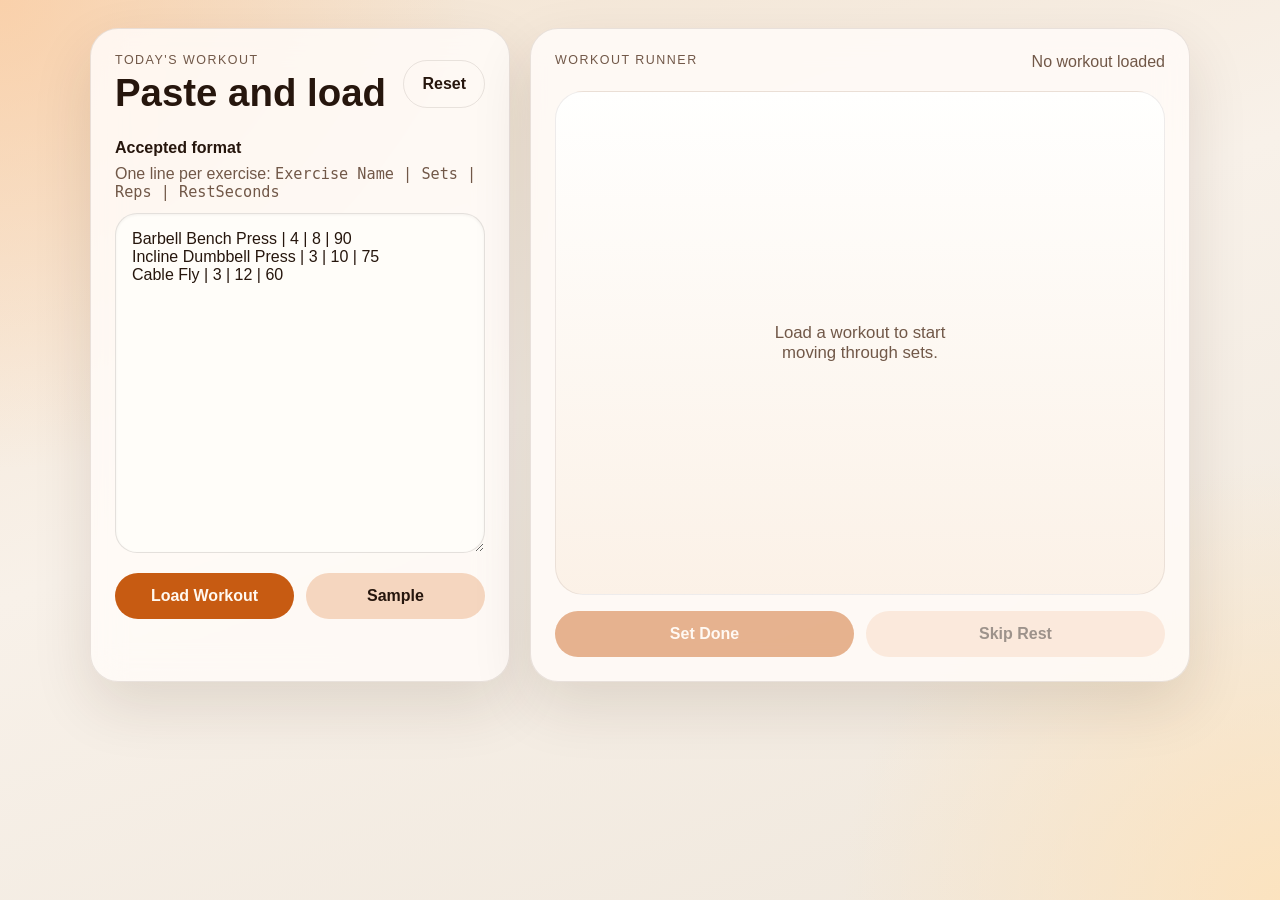
==== index.html @ 70af14f6 "Add workout timer web app" ====
<!DOCTYPE html>
<html lang="en">
  <head>
    <meta charset="UTF-8" />
    <meta name="viewport" content="width=device-width, initial-scale=1.0" />
    <title>Gym Timer</title>
    <link rel="stylesheet" href="./styles.css" />
  </head>
  <body>
    <main class="app-shell">
      <section class="panel panel-entry">
        <div class="panel-header">
          <div>
            <p class="eyebrow">Today's Workout</p>
            <h1>Paste and load</h1>
          </div>
          <button id="clear-workout" class="ghost-button" type="button">Reset</button>
        </div>

        <label class="input-label" for="workout-input">Accepted format</label>
        <p class="format-hint">One line per exercise: <code>Exercise Name | Sets | Reps | RestSeconds</code></p>
        <textarea
          id="workout-input"
          spellcheck="false"
          placeholder="Barbell Bench Press | 4 | 8 | 90&#10;Incline Dumbbell Press | 3 | 10 | 75&#10;Cable Fly | 3 | 12 | 60"
        ></textarea>

        <div class="entry-actions">
          <button id="load-workout" class="primary-button" type="button">Load Workout</button>
          <button id="load-sample" class="secondary-button" type="button">Sample</button>
        </div>

        <p id="message" class="message" role="status" aria-live="polite"></p>
      </section>

      <section class="panel panel-runner">
        <div class="runner-topline">
          <p class="eyebrow">Workout Runner</p>
          <p id="progress-text" class="progress-text">No workout loaded</p>
        </div>

        <div id="workout-card" class="workout-card empty">
          <p class="empty-state">Load a workout to start moving through sets.</p>
        </div>

        <div class="runner-actions">
          <button id="complete-set" class="primary-button" type="button" disabled>Set Done</button>
          <button id="skip-rest" class="secondary-button" type="button" disabled>Skip Rest</button>
        </div>
      </section>
    </main>

    <script src="./app.js"></script>
  </body>
</html>
---- styles.css ----
:root {
  color-scheme: light;
  --bg: #f6efe5;
  --panel: rgba(255, 251, 247, 0.88);
  --panel-border: rgba(77, 52, 36, 0.12);
  --text: #26160d;
  --muted: #715848;
  --accent: #c75b12;
  --accent-strong: #9d4207;
  --accent-soft: #f5d6bf;
  --surface: #fffdf9;
  --ok: #1f7a45;
  --danger: #a83232;
  --shadow: 0 24px 60px rgba(60, 33, 11, 0.12);
}

* {
  box-sizing: border-box;
}

body {
  margin: 0;
  min-height: 100vh;
  font-family: "Avenir Next", "Helvetica Neue", sans-serif;
  color: var(--text);
  background:
    radial-gradient(circle at top left, rgba(252, 201, 155, 0.7), transparent 30%),
    radial-gradient(circle at bottom right, rgba(255, 226, 184, 0.8), transparent 28%),
    linear-gradient(160deg, #f3e3d0 0%, #f8f1e9 44%, #efe7dc 100%);
}

.app-shell {
  width: min(1100px, calc(100% - 32px));
  margin: 0 auto;
  padding: 28px 0 48px;
  display: grid;
  grid-template-columns: minmax(280px, 420px) minmax(280px, 1fr);
  gap: 20px;
}

.panel {
  background: var(--panel);
  border: 1px solid var(--panel-border);
  border-radius: 28px;
  padding: 24px;
  box-shadow: var(--shadow);
  backdrop-filter: blur(16px);
}

.panel-header,
.runner-topline,
.entry-actions,
.runner-actions {
  display: flex;
  align-items: center;
  justify-content: space-between;
  gap: 12px;
}

.eyebrow {
  margin: 0 0 4px;
  font-size: 0.78rem;
  letter-spacing: 0.12em;
  text-transform: uppercase;
  color: var(--muted);
}

h1 {
  margin: 0;
  font-size: clamp(1.8rem, 3vw, 2.5rem);
}

.input-label,
.format-hint,
.message,
.progress-text,
.meta-label,
.meta-value {
  margin: 0;
}

.input-label {
  display: block;
  margin-top: 24px;
  margin-bottom: 8px;
  font-weight: 600;
}

.format-hint {
  color: var(--muted);
  margin-bottom: 12px;
}

code {
  font-family: "SFMono-Regular", Menlo, monospace;
  font-size: 0.95em;
}

textarea {
  width: 100%;
  min-height: 340px;
  border: 1px solid rgba(38, 22, 13, 0.12);
  border-radius: 22px;
  padding: 16px;
  font: inherit;
  color: var(--text);
  resize: vertical;
  background: var(--surface);
  box-shadow: inset 0 1px 3px rgba(38, 22, 13, 0.05);
}

textarea:focus,
button:focus {
  outline: 3px solid rgba(199, 91, 18, 0.18);
  outline-offset: 2px;
}

button {
  border: 0;
  border-radius: 999px;
  padding: 14px 18px;
  font: inherit;
  font-weight: 700;
  cursor: pointer;
  transition: transform 140ms ease, opacity 140ms ease, background-color 140ms ease;
}

button:hover:not(:disabled) {
  transform: translateY(-1px);
}

button:disabled {
  cursor: not-allowed;
  opacity: 0.45;
}

.primary-button {
  background: var(--accent);
  color: #fff8f0;
}

.primary-button:hover:not(:disabled) {
  background: var(--accent-strong);
}

.secondary-button,
.ghost-button {
  background: var(--accent-soft);
  color: var(--text);
}

.ghost-button {
  background: transparent;
  border: 1px solid rgba(38, 22, 13, 0.1);
}

.entry-actions,
.runner-actions {
  margin-top: 16px;
}

.entry-actions button,
.runner-actions button {
  flex: 1;
}

.message {
  min-height: 24px;
  margin-top: 14px;
  color: var(--muted);
}

.message.error {
  color: var(--danger);
}

.message.success {
  color: var(--ok);
}

.panel-runner {
  display: flex;
  flex-direction: column;
}

.progress-text {
  color: var(--muted);
  text-align: right;
}

.workout-card {
  margin-top: 20px;
  flex: 1;
  min-height: 420px;
  border-radius: 28px;
  background:
    linear-gradient(180deg, rgba(255, 255, 255, 0.92), rgba(251, 240, 230, 0.92));
  border: 1px solid rgba(38, 22, 13, 0.08);
  padding: 28px;
  display: grid;
  gap: 18px;
  align-content: start;
}

.workout-card.empty {
  place-items: center;
  align-content: center;
}

.empty-state {
  max-width: 24ch;
  text-align: center;
  color: var(--muted);
  font-size: 1.05rem;
}

.exercise-name {
  margin: 0;
  font-size: clamp(2rem, 4vw, 3.2rem);
  line-height: 0.98;
}

.status-pill {
  justify-self: start;
  padding: 10px 14px;
  border-radius: 999px;
  background: rgba(199, 91, 18, 0.12);
  color: var(--accent-strong);
  font-weight: 700;
}

.status-pill.resting {
  background: rgba(31, 122, 69, 0.12);
  color: var(--ok);
}

.metrics {
  display: grid;
  grid-template-columns: repeat(3, minmax(0, 1fr));
  gap: 12px;
}

.metric {
  padding: 16px;
  border-radius: 22px;
  background: var(--surface);
  border: 1px solid rgba(38, 22, 13, 0.08);
}

.meta-label {
  color: var(--muted);
  margin-bottom: 6px;
}

.meta-value {
  font-size: clamp(1.2rem, 3vw, 1.8rem);
  font-weight: 700;
}

.up-next {
  padding: 16px;
  border-radius: 22px;
  background: rgba(38, 22, 13, 0.04);
  color: var(--muted);
}

@media (max-width: 840px) {
  .app-shell {
    width: min(100% - 20px, 720px);
    padding-top: 18px;
    grid-template-columns: 1fr;
  }

  .panel {
    padding: 20px;
    border-radius: 24px;
  }

  textarea {
    min-height: 220px;
  }

  .metrics {
    grid-template-columns: 1fr;
  }

  .panel-header,
  .runner-topline,
  .entry-actions,
  .runner-actions {
    flex-direction: column;
    align-items: stretch;
  }

  .progress-text {
    text-align: left;
  }
}
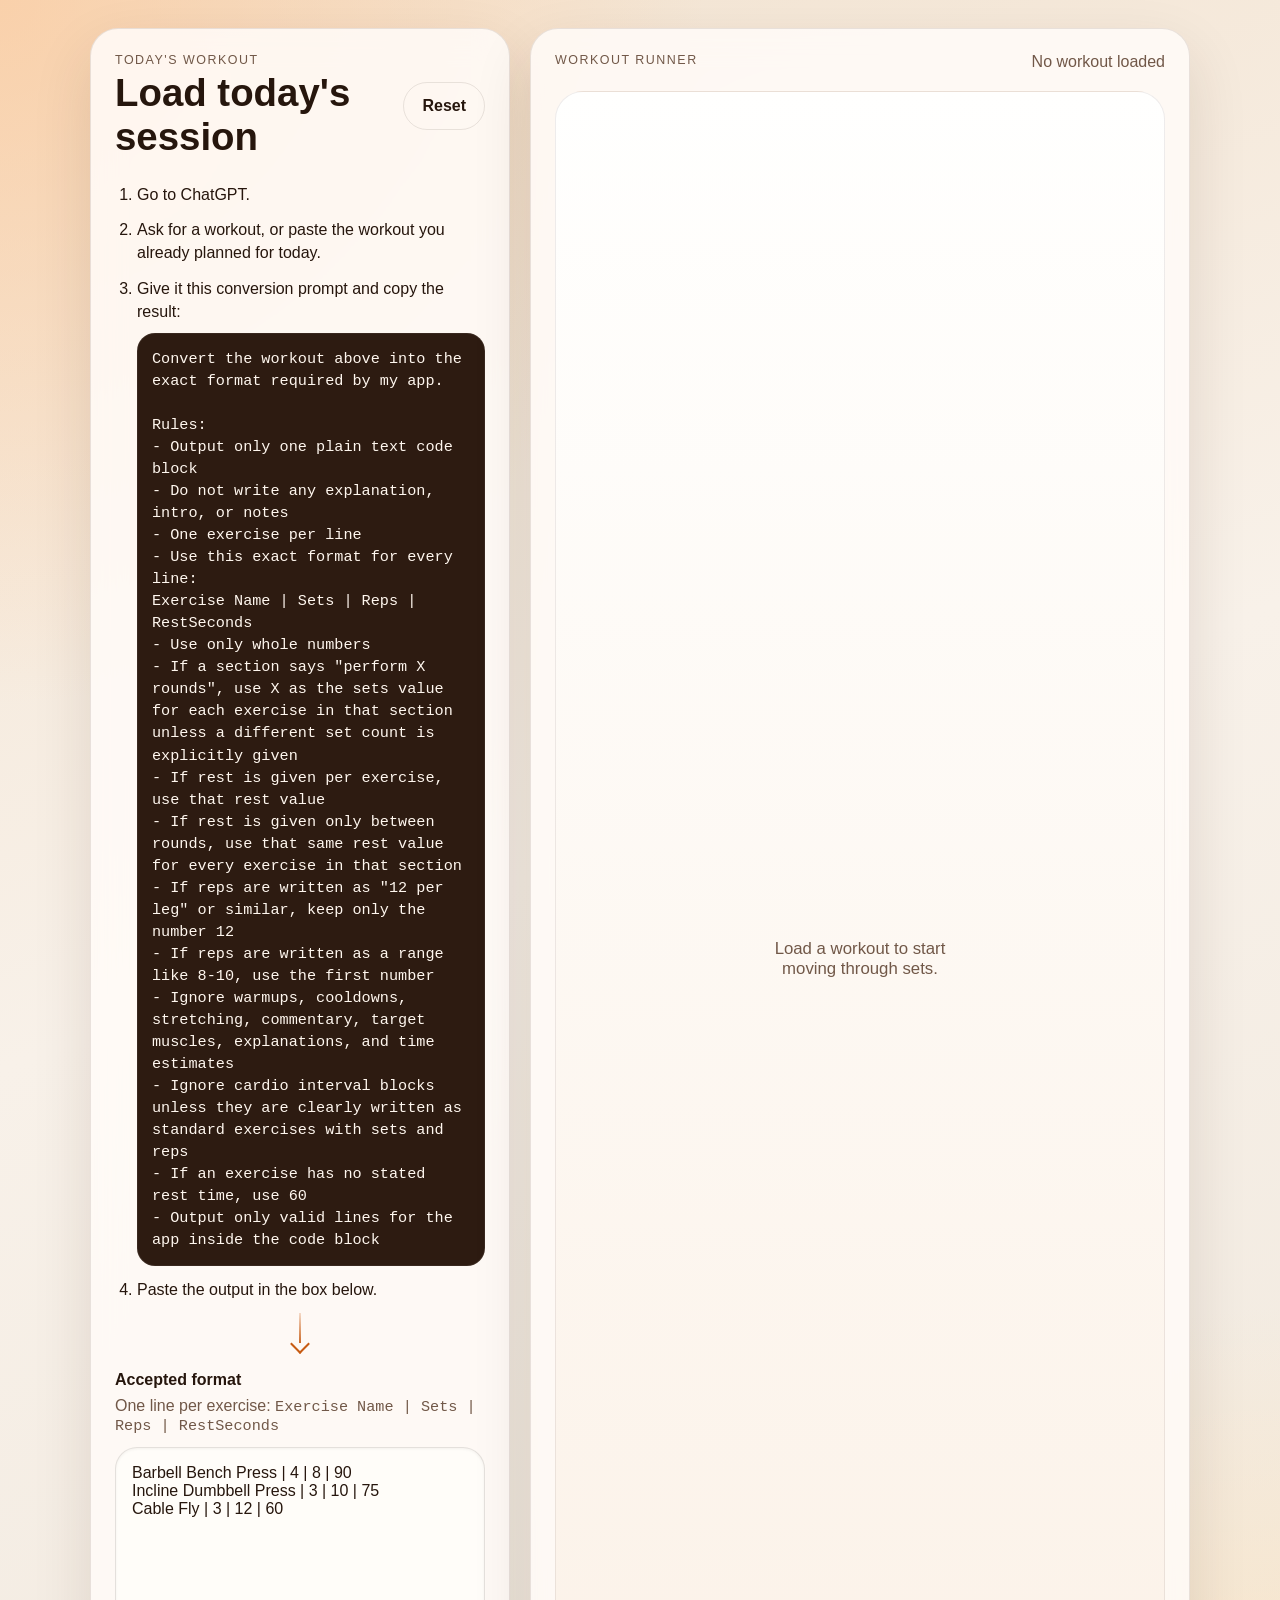
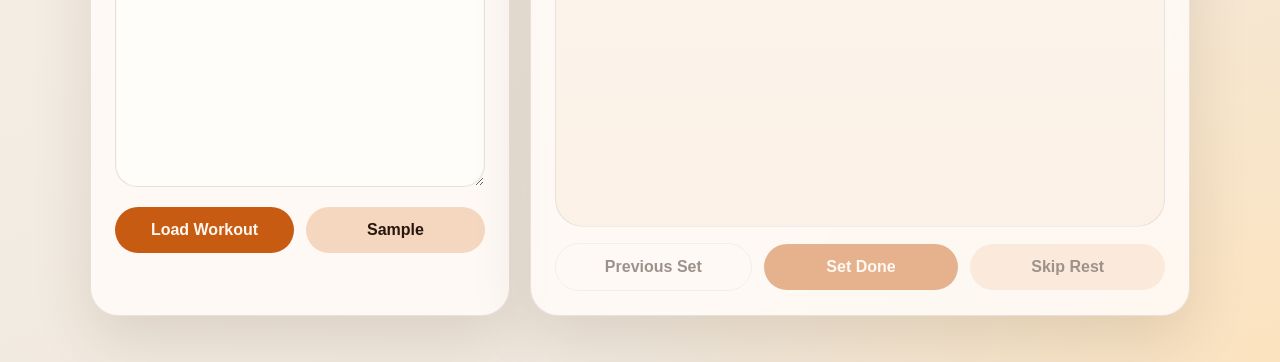
==== commit afeb8798: "Improve workout loading flow" ====
--- a/index.html
+++ b/index.html
@@ -12,9 +12,40 @@
         <div class="panel-header">
           <div>
             <p class="eyebrow">Today's Workout</p>
-            <h1>Paste and load</h1>
+            <h1>Load today's session</h1>
           </div>
           <button id="clear-workout" class="ghost-button" type="button">Reset</button>
+        </div>
+
+        <ol class="intro-steps">
+          <li>Go to ChatGPT.</li>
+          <li>Ask for a workout, or paste the workout you already planned for today.</li>
+          <li>
+            Give it this conversion prompt and copy the result:
+            <pre class="prompt-box"><code>Convert the workout above into the exact format required by my app.
+
+Rules:
+- Output only one plain text code block
+- Do not write any explanation, intro, or notes
+- One exercise per line
+- Use this exact format for every line:
+Exercise Name | Sets | Reps | RestSeconds
+- Use only whole numbers
+- If a section says "perform X rounds", use X as the sets value for each exercise in that section unless a different set count is explicitly given
+- If rest is given per exercise, use that rest value
+- If rest is given only between rounds, use that same rest value for every exercise in that section
+- If reps are written as "12 per leg" or similar, keep only the number 12
+- If reps are written as a range like 8-10, use the first number
+- Ignore warmups, cooldowns, stretching, commentary, target muscles, explanations, and time estimates
+- Ignore cardio interval blocks unless they are clearly written as standard exercises with sets and reps
+- If an exercise has no stated rest time, use 60
+- Output only valid lines for the app inside the code block</code></pre>
+          </li>
+          <li>Paste the output in the box below.</li>
+        </ol>
+
+        <div class="arrow-wrap" aria-hidden="true">
+          <div class="down-arrow"></div>
         </div>
 
         <label class="input-label" for="workout-input">Accepted format</label>
@@ -33,7 +64,7 @@
         <p id="message" class="message" role="status" aria-live="polite"></p>
       </section>
 
-      <section class="panel panel-runner">
+      <section id="runner-panel" class="panel panel-runner">
         <div class="runner-topline">
           <p class="eyebrow">Workout Runner</p>
           <p id="progress-text" class="progress-text">No workout loaded</p>
@@ -44,6 +75,7 @@
         </div>
 
         <div class="runner-actions">
+          <button id="previous-set" class="ghost-button" type="button" disabled>Previous Set</button>
           <button id="complete-set" class="primary-button" type="button" disabled>Set Done</button>
           <button id="skip-rest" class="secondary-button" type="button" disabled>Skip Rest</button>
         </div>
--- a/styles.css
+++ b/styles.css
@@ -75,8 +75,57 @@
 .message,
 .progress-text,
 .meta-label,
-.meta-value {
+.meta-value,
+.intro-steps {
   margin: 0;
+}
+
+.intro-steps {
+  margin-top: 24px;
+  padding-left: 22px;
+  display: grid;
+  gap: 12px;
+}
+
+.intro-steps li {
+  color: var(--text);
+  line-height: 1.45;
+}
+
+.prompt-box {
+  margin: 10px 0 0;
+  padding: 14px;
+  border-radius: 18px;
+  background: #2d1b11;
+  color: #fff7ef;
+  overflow-x: auto;
+  white-space: pre-wrap;
+  border: 1px solid rgba(255, 255, 255, 0.06);
+}
+
+.arrow-wrap {
+  display: grid;
+  place-items: center;
+  padding: 12px 0 4px;
+}
+
+.down-arrow {
+  width: 2px;
+  height: 30px;
+  background: linear-gradient(180deg, rgba(199, 91, 18, 0.2), rgba(199, 91, 18, 0.9));
+  position: relative;
+}
+
+.down-arrow::after {
+  content: "";
+  position: absolute;
+  left: 50%;
+  bottom: -8px;
+  width: 12px;
+  height: 12px;
+  border-right: 2px solid var(--accent);
+  border-bottom: 2px solid var(--accent);
+  transform: translateX(-50%) rotate(45deg);
 }
 
 .input-label {
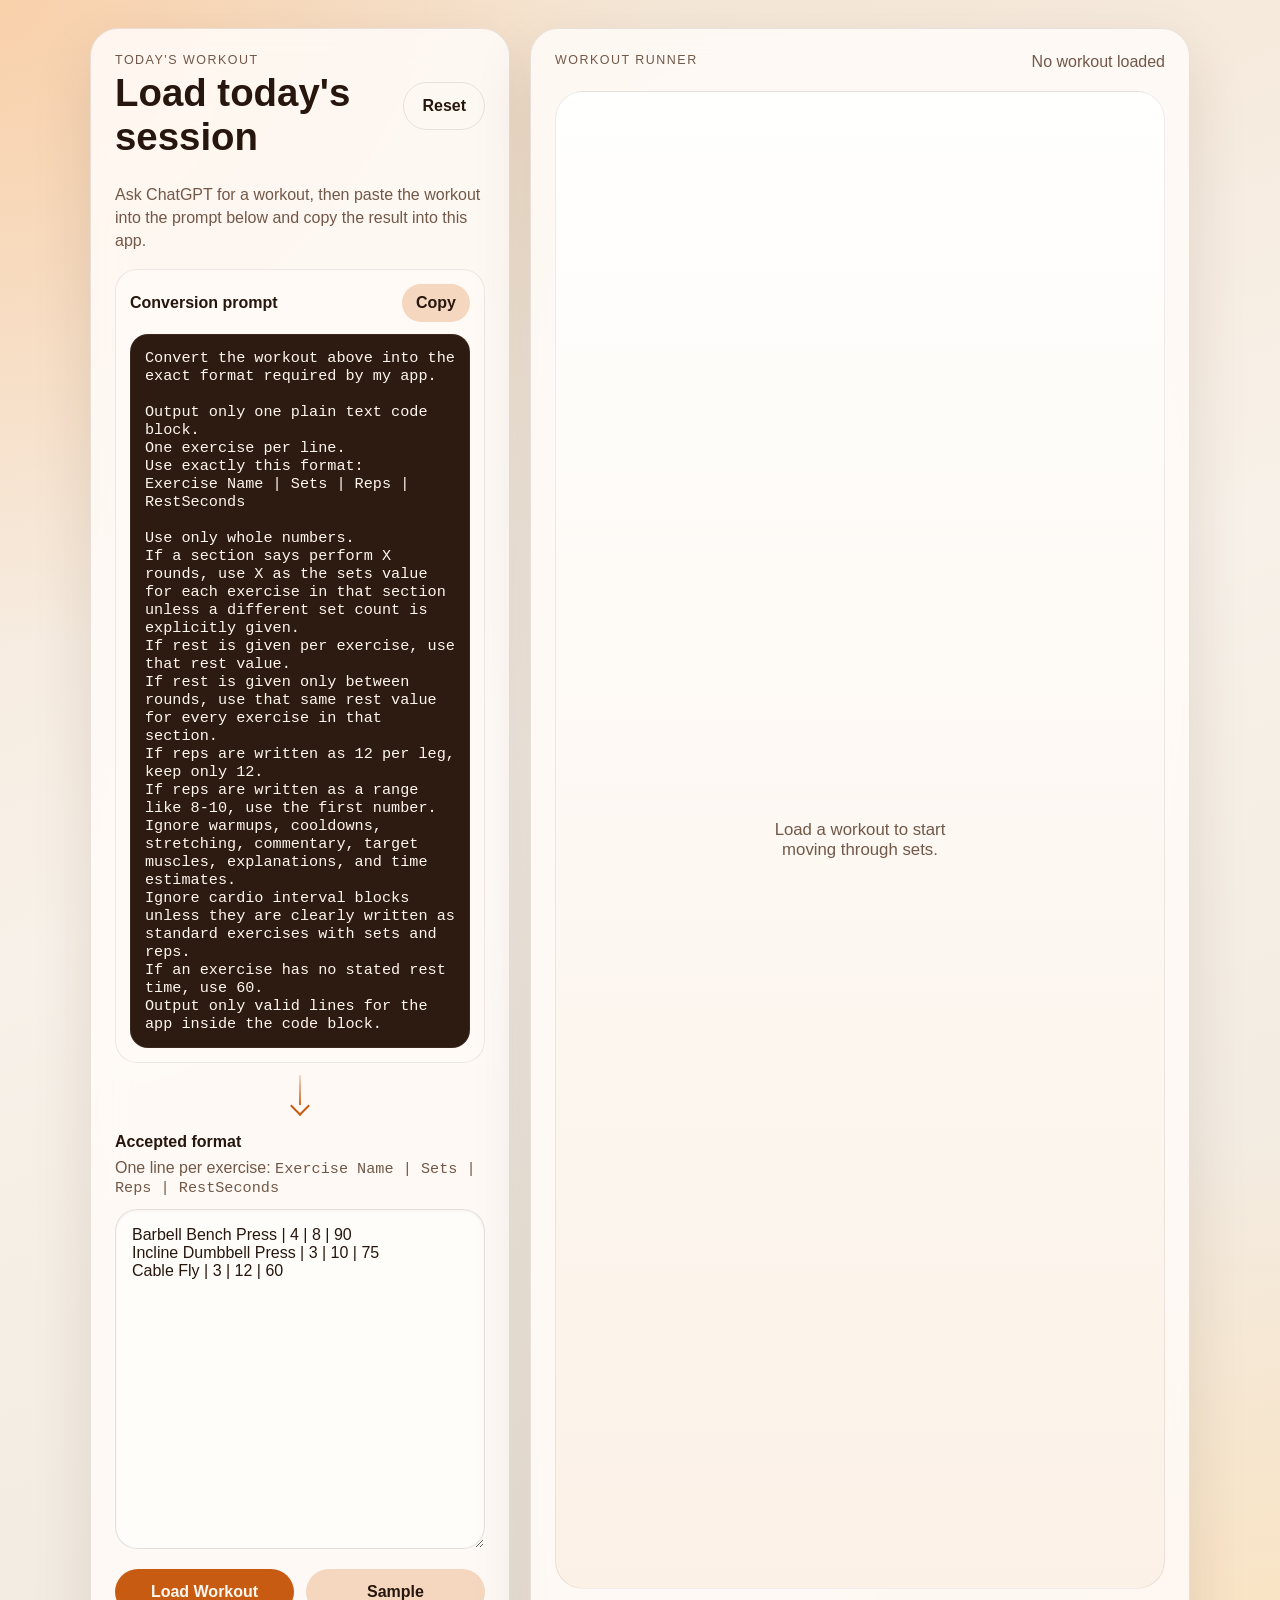
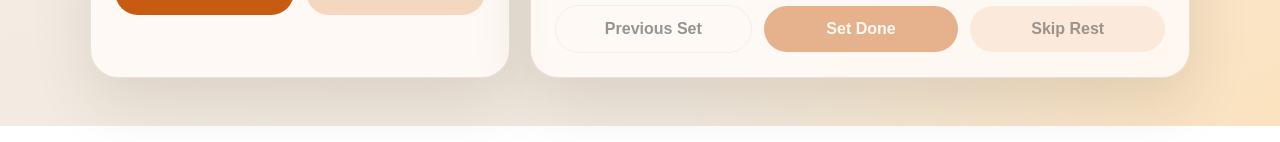
==== commit 1c9b37c0: "Simplify prompt instructions" ====
--- a/index.html
+++ b/index.html
@@ -17,32 +17,31 @@
           <button id="clear-workout" class="ghost-button" type="button">Reset</button>
         </div>
 
-        <ol class="intro-steps">
-          <li>Go to ChatGPT.</li>
-          <li>Ask for a workout, or paste the workout you already planned for today.</li>
-          <li>
-            Give it this conversion prompt and copy the result:
-            <pre class="prompt-box"><code>Convert the workout above into the exact format required by my app.
+        <p class="quick-help">Ask ChatGPT for a workout, then paste the workout into the prompt below and copy the result into this app.</p>
 
-Rules:
-- Output only one plain text code block
-- Do not write any explanation, intro, or notes
-- One exercise per line
-- Use this exact format for every line:
+        <div class="prompt-card">
+          <div class="prompt-card-head">
+            <p class="prompt-title">Conversion prompt</p>
+            <button id="copy-prompt" class="secondary-button compact-button" type="button">Copy</button>
+          </div>
+          <pre id="prompt-box" class="prompt-box"><code>Convert the workout above into the exact format required by my app.
+
+Output only one plain text code block.
+One exercise per line.
+Use exactly this format:
 Exercise Name | Sets | Reps | RestSeconds
-- Use only whole numbers
-- If a section says "perform X rounds", use X as the sets value for each exercise in that section unless a different set count is explicitly given
-- If rest is given per exercise, use that rest value
-- If rest is given only between rounds, use that same rest value for every exercise in that section
-- If reps are written as "12 per leg" or similar, keep only the number 12
-- If reps are written as a range like 8-10, use the first number
-- Ignore warmups, cooldowns, stretching, commentary, target muscles, explanations, and time estimates
-- Ignore cardio interval blocks unless they are clearly written as standard exercises with sets and reps
-- If an exercise has no stated rest time, use 60
-- Output only valid lines for the app inside the code block</code></pre>
-          </li>
-          <li>Paste the output in the box below.</li>
-        </ol>
+
+Use only whole numbers.
+If a section says perform X rounds, use X as the sets value for each exercise in that section unless a different set count is explicitly given.
+If rest is given per exercise, use that rest value.
+If rest is given only between rounds, use that same rest value for every exercise in that section.
+If reps are written as 12 per leg, keep only 12.
+If reps are written as a range like 8-10, use the first number.
+Ignore warmups, cooldowns, stretching, commentary, target muscles, explanations, and time estimates.
+Ignore cardio interval blocks unless they are clearly written as standard exercises with sets and reps.
+If an exercise has no stated rest time, use 60.
+Output only valid lines for the app inside the code block.</code></pre>
+        </div>
 
         <div class="arrow-wrap" aria-hidden="true">
           <div class="down-arrow"></div>
--- a/styles.css
+++ b/styles.css
@@ -76,30 +76,52 @@
 .progress-text,
 .meta-label,
 .meta-value,
-.intro-steps {
-  margin: 0;
-}
-
-.intro-steps {
+.quick-help,
+.prompt-title {
+  margin: 0;
+}
+
+.quick-help {
   margin-top: 24px;
-  padding-left: 22px;
-  display: grid;
+  color: var(--muted);
+  line-height: 1.45;
+  overflow-wrap: anywhere;
+}
+
+.prompt-card {
+  margin-top: 16px;
+  padding: 14px;
+  border-radius: 22px;
+  background: rgba(255, 250, 245, 0.9);
+  border: 1px solid rgba(38, 22, 13, 0.08);
+}
+
+.prompt-card-head {
+  display: flex;
+  align-items: center;
+  justify-content: space-between;
   gap: 12px;
-}
-
-.intro-steps li {
-  color: var(--text);
-  line-height: 1.45;
+  margin-bottom: 12px;
+}
+
+.prompt-title {
+  font-weight: 700;
+}
+
+.compact-button {
+  padding: 10px 14px;
+  flex: 0 0 auto;
 }
 
 .prompt-box {
-  margin: 10px 0 0;
+  margin: 0;
   padding: 14px;
   border-radius: 18px;
   background: #2d1b11;
   color: #fff7ef;
-  overflow-x: auto;
   white-space: pre-wrap;
+  overflow-wrap: anywhere;
+  word-break: break-word;
   border: 1px solid rgba(255, 255, 255, 0.06);
 }
 
@@ -336,7 +358,8 @@
   .panel-header,
   .runner-topline,
   .entry-actions,
-  .runner-actions {
+  .runner-actions,
+  .prompt-card-head {
     flex-direction: column;
     align-items: stretch;
   }
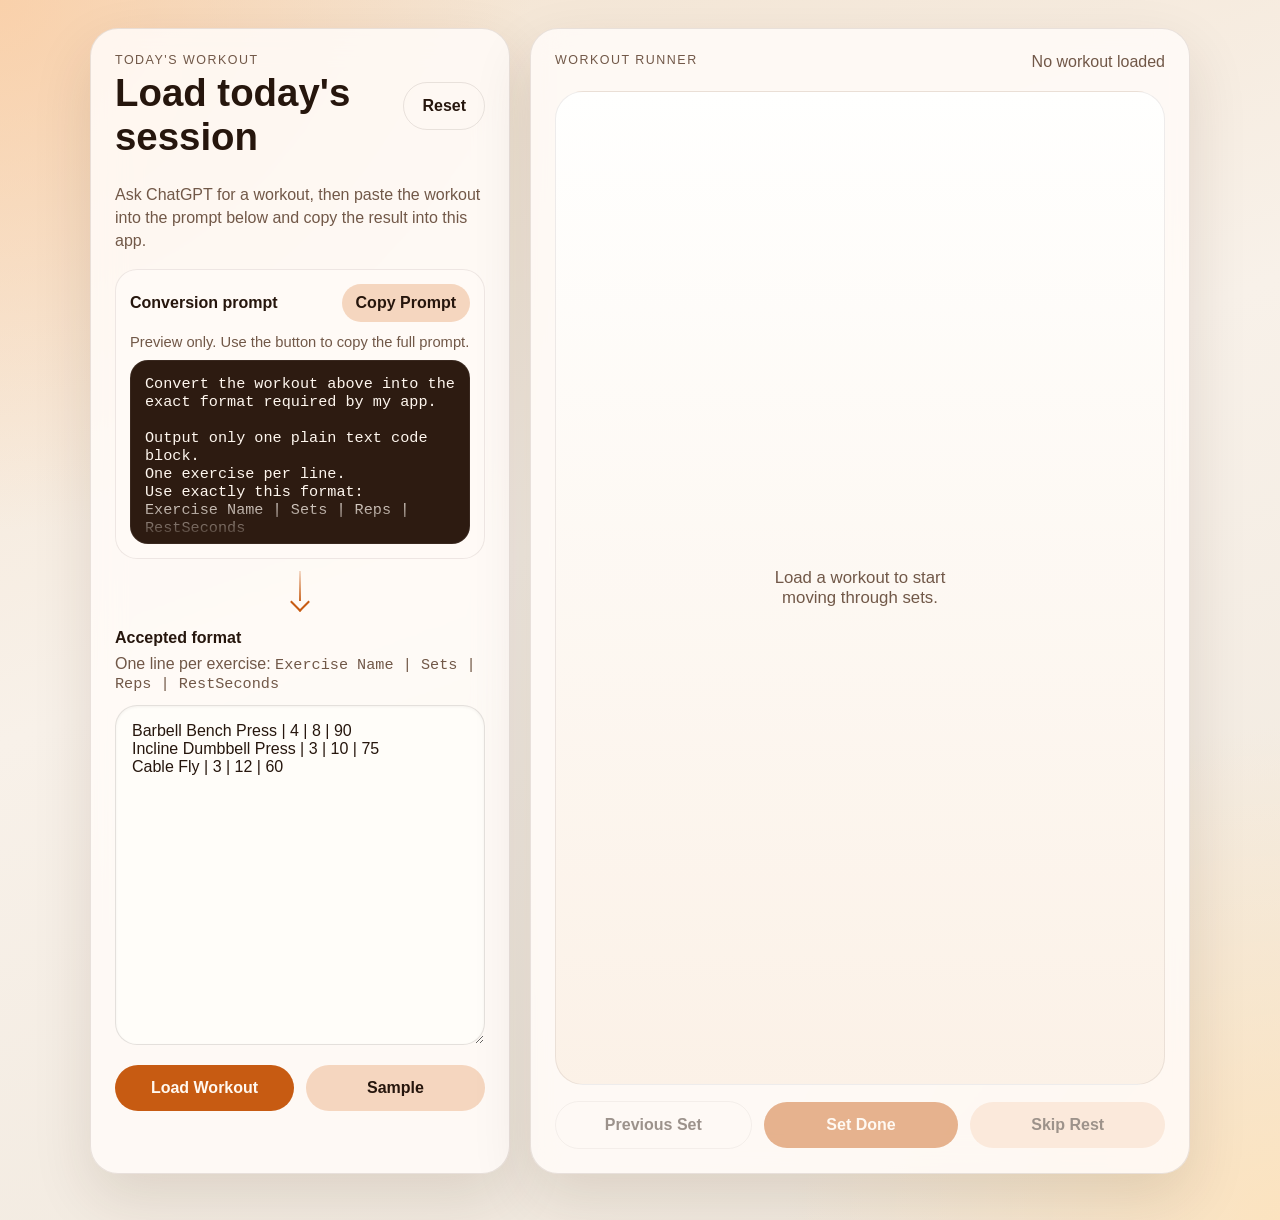
==== commit bc4187a0: "Tighten prompt preview UI" ====
--- a/index.html
+++ b/index.html
@@ -22,8 +22,9 @@
         <div class="prompt-card">
           <div class="prompt-card-head">
             <p class="prompt-title">Conversion prompt</p>
-            <button id="copy-prompt" class="secondary-button compact-button" type="button">Copy</button>
+            <button id="copy-prompt" class="secondary-button compact-button" type="button">Copy Prompt</button>
           </div>
+          <p class="prompt-hint">Preview only. Use the button to copy the full prompt.</p>
           <pre id="prompt-box" class="prompt-box"><code>Convert the workout above into the exact format required by my app.
 
 Output only one plain text code block.
--- a/styles.css
+++ b/styles.css
@@ -77,7 +77,8 @@
 .meta-label,
 .meta-value,
 .quick-help,
-.prompt-title {
+.prompt-title,
+.prompt-hint {
   margin: 0;
 }
 
@@ -108,12 +109,19 @@
   font-weight: 700;
 }
 
+.prompt-hint {
+  margin-bottom: 10px;
+  color: var(--muted);
+  font-size: 0.92rem;
+}
+
 .compact-button {
   padding: 10px 14px;
   flex: 0 0 auto;
 }
 
 .prompt-box {
+  position: relative;
   margin: 0;
   padding: 14px;
   border-radius: 18px;
@@ -122,7 +130,19 @@
   white-space: pre-wrap;
   overflow-wrap: anywhere;
   word-break: break-word;
+  max-height: 184px;
+  overflow: hidden;
   border: 1px solid rgba(255, 255, 255, 0.06);
+}
+
+.prompt-box::after {
+  content: "";
+  position: absolute;
+  inset: auto 0 0;
+  height: 48px;
+  border-radius: 0 0 18px 18px;
+  background: linear-gradient(180deg, rgba(45, 27, 17, 0), rgba(45, 27, 17, 1));
+  pointer-events: none;
 }
 
 .arrow-wrap {
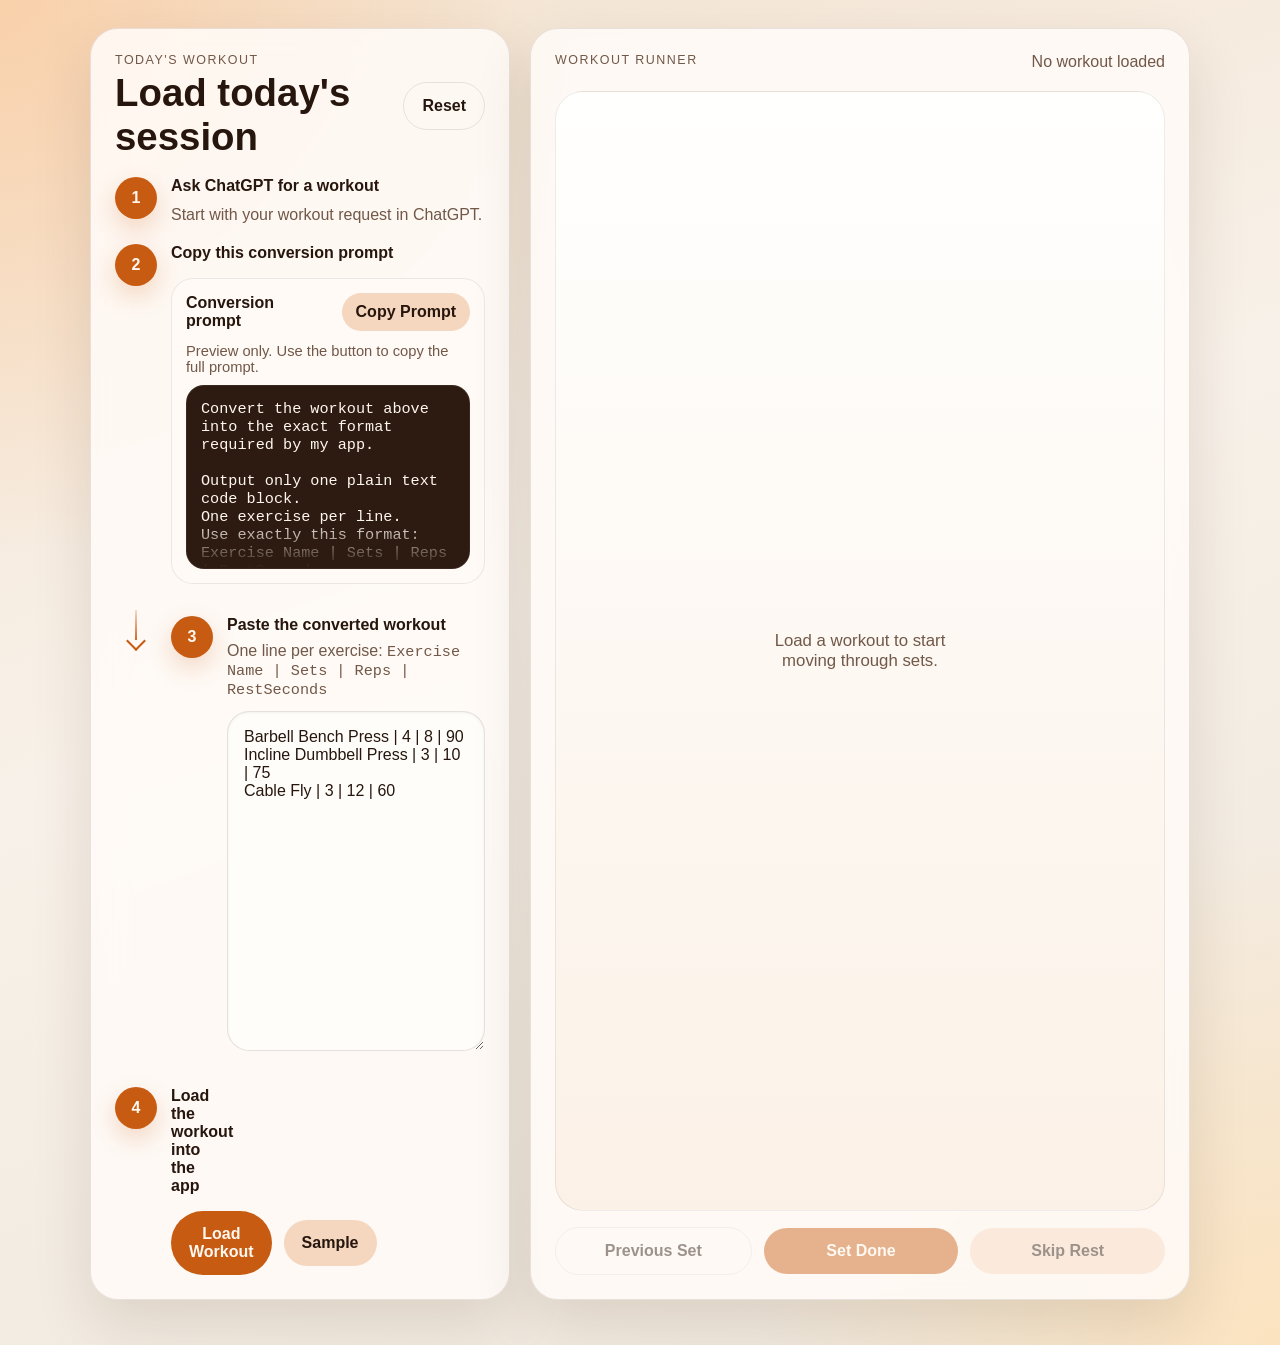
==== commit de2e17e8: "Restore numbered setup steps" ====
--- a/index.html
+++ b/index.html
@@ -17,15 +17,25 @@
           <button id="clear-workout" class="ghost-button" type="button">Reset</button>
         </div>
 
-        <p class="quick-help">Ask ChatGPT for a workout, then paste the workout into the prompt below and copy the result into this app.</p>
+        <div class="step-block">
+          <div class="step-badge">1</div>
+          <div class="step-content">
+            <p class="step-title">Ask ChatGPT for a workout</p>
+            <p class="quick-help">Start with your workout request in ChatGPT.</p>
+          </div>
+        </div>
 
-        <div class="prompt-card">
-          <div class="prompt-card-head">
-            <p class="prompt-title">Conversion prompt</p>
-            <button id="copy-prompt" class="secondary-button compact-button" type="button">Copy Prompt</button>
-          </div>
-          <p class="prompt-hint">Preview only. Use the button to copy the full prompt.</p>
-          <pre id="prompt-box" class="prompt-box"><code>Convert the workout above into the exact format required by my app.
+        <div class="step-block">
+          <div class="step-badge">2</div>
+          <div class="step-content">
+            <p class="step-title">Copy this conversion prompt</p>
+            <div class="prompt-card">
+              <div class="prompt-card-head">
+                <p class="prompt-title">Conversion prompt</p>
+                <button id="copy-prompt" class="secondary-button compact-button" type="button">Copy Prompt</button>
+              </div>
+              <p class="prompt-hint">Preview only. Use the button to copy the full prompt.</p>
+              <pre id="prompt-box" class="prompt-box"><code>Convert the workout above into the exact format required by my app.
 
 Output only one plain text code block.
 One exercise per line.
@@ -42,23 +52,35 @@
 Ignore cardio interval blocks unless they are clearly written as standard exercises with sets and reps.
 If an exercise has no stated rest time, use 60.
 Output only valid lines for the app inside the code block.</code></pre>
+          </div>
         </div>
 
         <div class="arrow-wrap" aria-hidden="true">
           <div class="down-arrow"></div>
         </div>
 
-        <label class="input-label" for="workout-input">Accepted format</label>
-        <p class="format-hint">One line per exercise: <code>Exercise Name | Sets | Reps | RestSeconds</code></p>
-        <textarea
-          id="workout-input"
-          spellcheck="false"
-          placeholder="Barbell Bench Press | 4 | 8 | 90&#10;Incline Dumbbell Press | 3 | 10 | 75&#10;Cable Fly | 3 | 12 | 60"
-        ></textarea>
+        <div class="step-block">
+          <div class="step-badge">3</div>
+          <div class="step-content">
+            <label class="input-label" for="workout-input">Paste the converted workout</label>
+            <p class="format-hint">One line per exercise: <code>Exercise Name | Sets | Reps | RestSeconds</code></p>
+            <textarea
+              id="workout-input"
+              spellcheck="false"
+              placeholder="Barbell Bench Press | 4 | 8 | 90&#10;Incline Dumbbell Press | 3 | 10 | 75&#10;Cable Fly | 3 | 12 | 60"
+            ></textarea>
+          </div>
+        </div>
 
-        <div class="entry-actions">
-          <button id="load-workout" class="primary-button" type="button">Load Workout</button>
-          <button id="load-sample" class="secondary-button" type="button">Sample</button>
+        <div class="step-block">
+          <div class="step-badge">4</div>
+          <div class="step-content">
+            <p class="step-title">Load the workout into the app</p>
+            <div class="entry-actions">
+              <button id="load-workout" class="primary-button" type="button">Load Workout</button>
+              <button id="load-sample" class="secondary-button" type="button">Sample</button>
+            </div>
+          </div>
         </div>
 
         <p id="message" class="message" role="status" aria-live="polite"></p>
--- a/styles.css
+++ b/styles.css
@@ -78,12 +78,41 @@
 .meta-value,
 .quick-help,
 .prompt-title,
-.prompt-hint {
+.prompt-hint,
+.step-title {
   margin: 0;
 }
 
+.step-block {
+  margin-top: 18px;
+  display: grid;
+  grid-template-columns: 42px minmax(0, 1fr);
+  gap: 14px;
+  align-items: start;
+}
+
+.step-badge {
+  width: 42px;
+  height: 42px;
+  display: grid;
+  place-items: center;
+  border-radius: 50%;
+  background: var(--accent);
+  color: #fff8f0;
+  font-weight: 800;
+  box-shadow: 0 10px 24px rgba(199, 91, 18, 0.22);
+}
+
+.step-content {
+  min-width: 0;
+}
+
+.step-title {
+  font-weight: 700;
+  margin-bottom: 8px;
+}
+
 .quick-help {
-  margin-top: 24px;
   color: var(--muted);
   line-height: 1.45;
   overflow-wrap: anywhere;
@@ -172,7 +201,6 @@
 
 .input-label {
   display: block;
-  margin-top: 24px;
   margin-bottom: 8px;
   font-weight: 600;
 }
@@ -387,4 +415,9 @@
   .progress-text {
     text-align: left;
   }
-}
+
+  .step-block {
+    grid-template-columns: 1fr;
+    gap: 10px;
+  }
+}
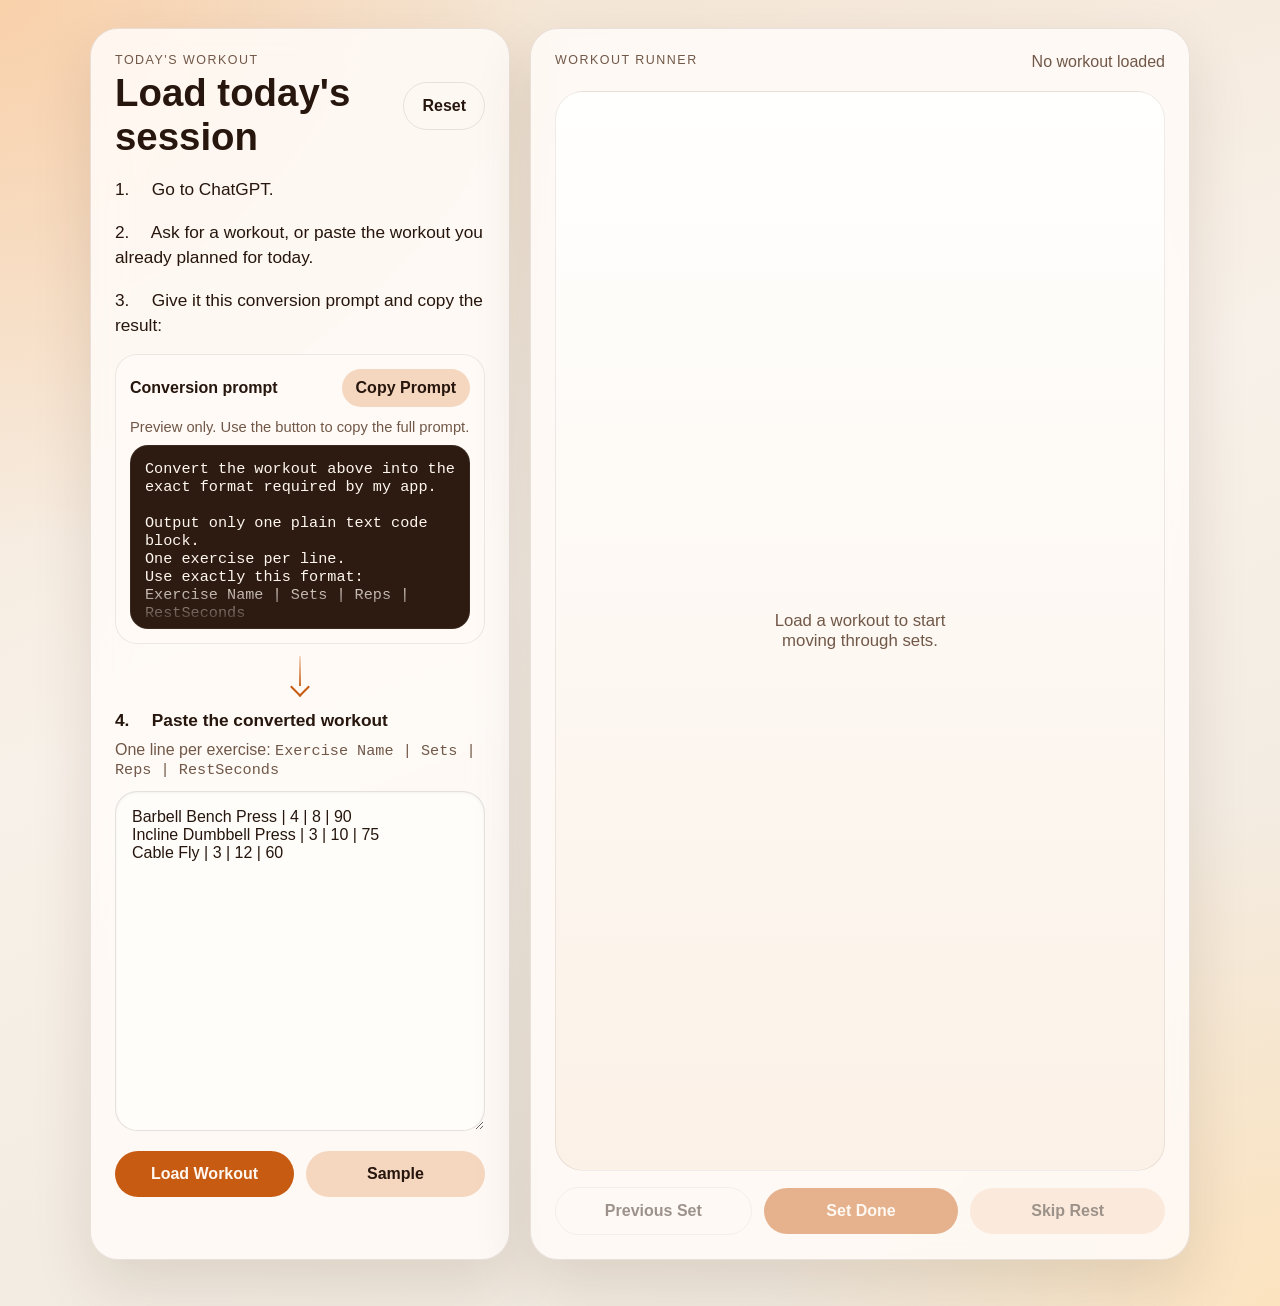
==== commit 5eb1603b: "Simplify numbered setup steps" ====
--- a/index.html
+++ b/index.html
@@ -18,17 +18,20 @@
         </div>
 
         <div class="step-block">
-          <div class="step-badge">1</div>
           <div class="step-content">
-            <p class="step-title">Ask ChatGPT for a workout</p>
-            <p class="quick-help">Start with your workout request in ChatGPT.</p>
+            <p class="step-line"><span class="step-number">1.</span> Go to ChatGPT.</p>
           </div>
         </div>
 
         <div class="step-block">
-          <div class="step-badge">2</div>
           <div class="step-content">
-            <p class="step-title">Copy this conversion prompt</p>
+            <p class="step-line"><span class="step-number">2.</span> Ask for a workout, or paste the workout you already planned for today.</p>
+          </div>
+        </div>
+
+        <div class="step-block">
+          <div class="step-content">
+            <p class="step-line"><span class="step-number">3.</span> Give it this conversion prompt and copy the result:</p>
             <div class="prompt-card">
               <div class="prompt-card-head">
                 <p class="prompt-title">Conversion prompt</p>
@@ -60,9 +63,8 @@
         </div>
 
         <div class="step-block">
-          <div class="step-badge">3</div>
           <div class="step-content">
-            <label class="input-label" for="workout-input">Paste the converted workout</label>
+            <label class="input-label" for="workout-input"><span class="step-number">4.</span> Paste the converted workout</label>
             <p class="format-hint">One line per exercise: <code>Exercise Name | Sets | Reps | RestSeconds</code></p>
             <textarea
               id="workout-input"
@@ -72,15 +74,9 @@
           </div>
         </div>
 
-        <div class="step-block">
-          <div class="step-badge">4</div>
-          <div class="step-content">
-            <p class="step-title">Load the workout into the app</p>
-            <div class="entry-actions">
-              <button id="load-workout" class="primary-button" type="button">Load Workout</button>
-              <button id="load-sample" class="secondary-button" type="button">Sample</button>
-            </div>
-          </div>
+        <div class="entry-actions">
+          <button id="load-workout" class="primary-button" type="button">Load Workout</button>
+          <button id="load-sample" class="secondary-button" type="button">Sample</button>
         </div>
 
         <p id="message" class="message" role="status" aria-live="polite"></p>
--- a/styles.css
+++ b/styles.css
@@ -79,37 +79,33 @@
 .quick-help,
 .prompt-title,
 .prompt-hint,
-.step-title {
+.step-title,
+.step-line,
+.step-number {
   margin: 0;
 }
 
 .step-block {
   margin-top: 18px;
-  display: grid;
-  grid-template-columns: 42px minmax(0, 1fr);
-  gap: 14px;
-  align-items: start;
-}
-
-.step-badge {
-  width: 42px;
-  height: 42px;
-  display: grid;
-  place-items: center;
-  border-radius: 50%;
-  background: var(--accent);
-  color: #fff8f0;
-  font-weight: 800;
-  box-shadow: 0 10px 24px rgba(199, 91, 18, 0.22);
 }
 
 .step-content {
   min-width: 0;
 }
 
-.step-title {
-  font-weight: 700;
-  margin-bottom: 8px;
+.step-line,
+.input-label {
+  font-size: clamp(1rem, 2.1vw, 1.08rem);
+  line-height: 1.45;
+}
+
+.step-line {
+  color: var(--text);
+}
+
+.step-number {
+  display: inline-block;
+  min-width: 2rem;
 }
 
 .quick-help {
@@ -201,6 +197,7 @@
 
 .input-label {
   display: block;
+  margin-top: 0;
   margin-bottom: 8px;
   font-weight: 600;
 }
@@ -416,8 +413,4 @@
     text-align: left;
   }
 
-  .step-block {
-    grid-template-columns: 1fr;
-    gap: 10px;
-  }
-}
+}
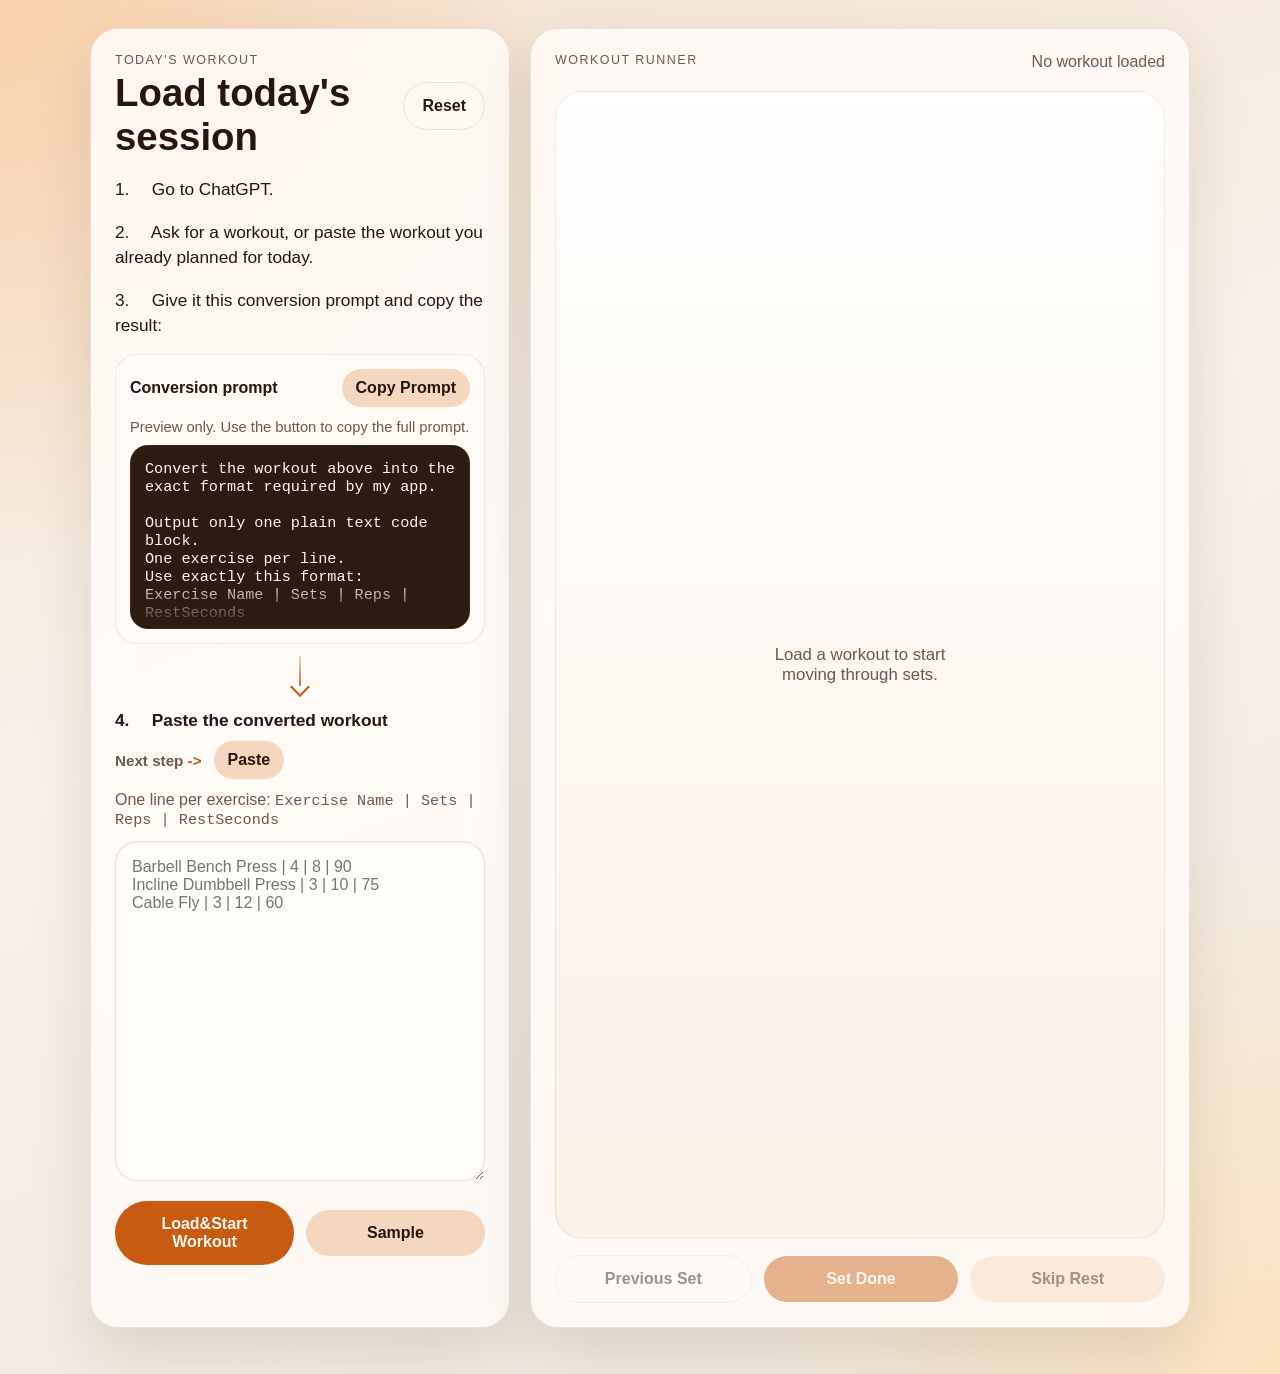
==== commit a6dc15ac: "Add paste shortcut for workout input" ====
--- a/index.html
+++ b/index.html
@@ -65,6 +65,10 @@
         <div class="step-block">
           <div class="step-content">
             <label class="input-label" for="workout-input"><span class="step-number">4.</span> Paste the converted workout</label>
+            <div class="paste-row">
+              <p class="paste-cue" aria-hidden="true">Next step <span class="paste-arrow">-></span></p>
+              <button id="paste-workout" class="secondary-button compact-button" type="button">Paste</button>
+            </div>
             <p class="format-hint">One line per exercise: <code>Exercise Name | Sets | Reps | RestSeconds</code></p>
             <textarea
               id="workout-input"
@@ -75,7 +79,7 @@
         </div>
 
         <div class="entry-actions">
-          <button id="load-workout" class="primary-button" type="button">Load Workout</button>
+          <button id="load-workout" class="primary-button" type="button">Load&amp;Start Workout</button>
           <button id="load-sample" class="secondary-button" type="button">Sample</button>
         </div>
 
--- a/styles.css
+++ b/styles.css
@@ -81,7 +81,8 @@
 .prompt-hint,
 .step-title,
 .step-line,
-.step-number {
+.step-number,
+.paste-cue {
   margin: 0;
 }
 
@@ -202,6 +203,25 @@
   font-weight: 600;
 }
 
+.paste-row {
+  display: flex;
+  align-items: center;
+  justify-content: flex-start;
+  gap: 12px;
+  margin-bottom: 12px;
+  flex-wrap: wrap;
+}
+
+.paste-cue {
+  color: var(--muted);
+  font-size: 0.95rem;
+  font-weight: 600;
+}
+
+.paste-arrow {
+  color: var(--accent);
+}
+
 .format-hint {
   color: var(--muted);
   margin-bottom: 12px;
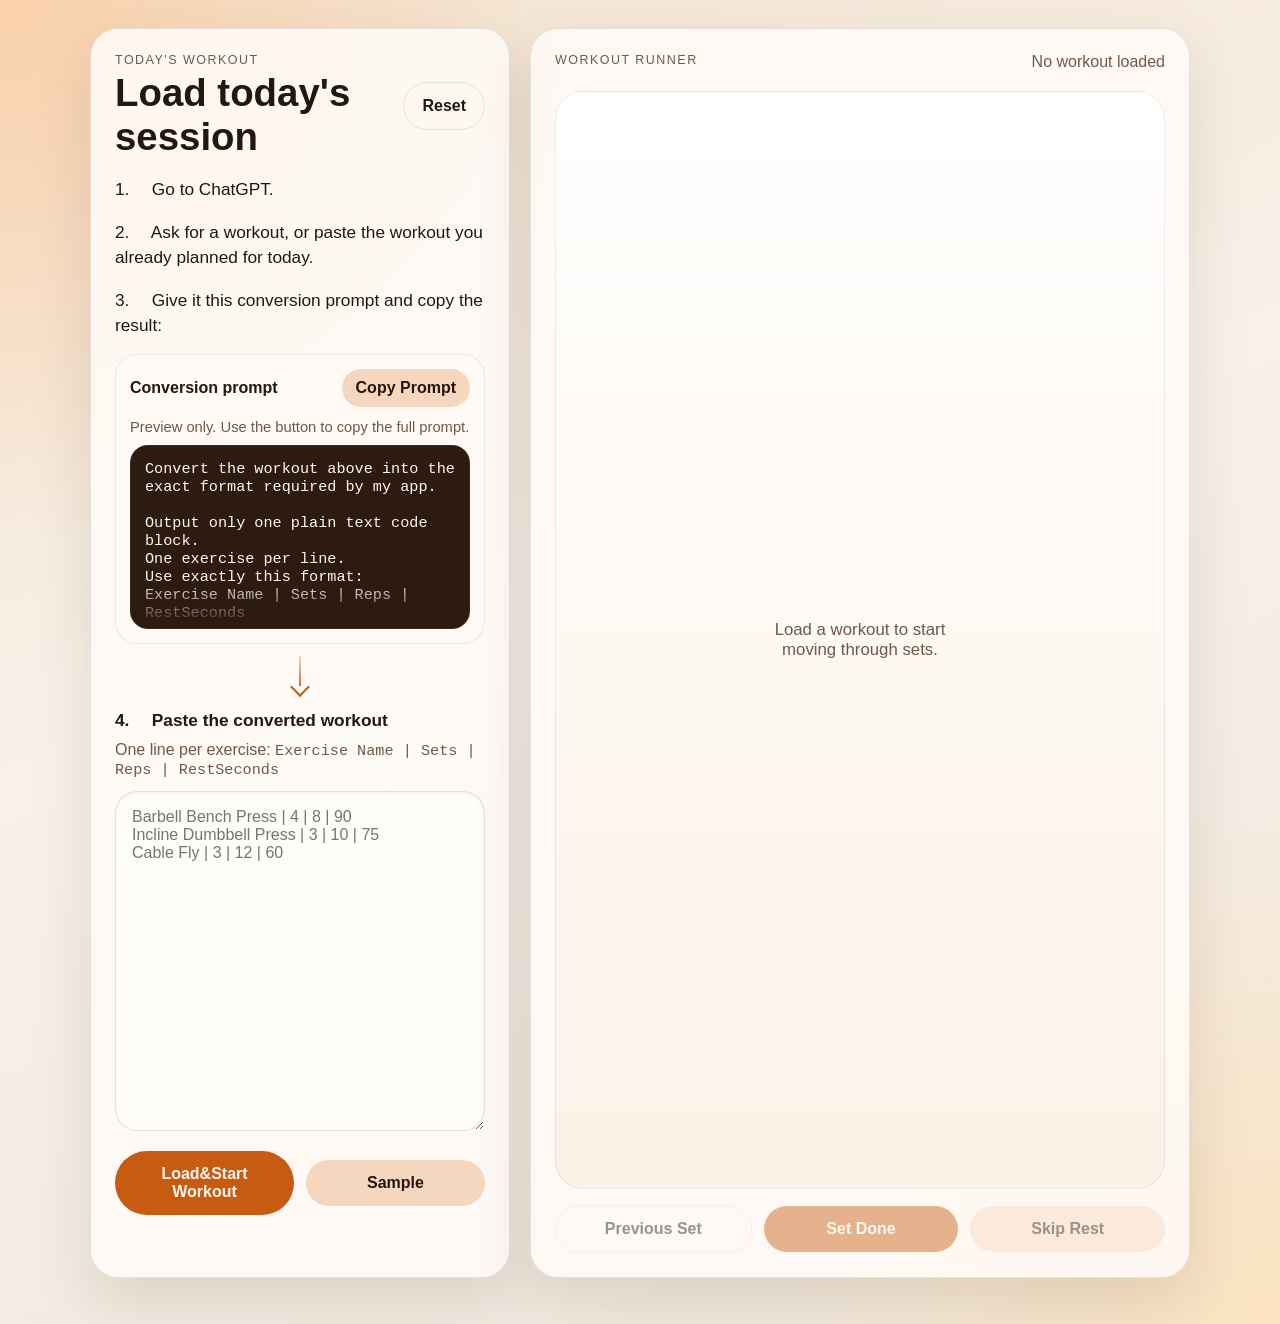
==== commit 22888fc3: "Remove workout paste shortcut" ====
--- a/index.html
+++ b/index.html
@@ -65,10 +65,6 @@
         <div class="step-block">
           <div class="step-content">
             <label class="input-label" for="workout-input"><span class="step-number">4.</span> Paste the converted workout</label>
-            <div class="paste-row">
-              <p class="paste-cue" aria-hidden="true">Next step <span class="paste-arrow">-></span></p>
-              <button id="paste-workout" class="secondary-button compact-button" type="button">Paste</button>
-            </div>
             <p class="format-hint">One line per exercise: <code>Exercise Name | Sets | Reps | RestSeconds</code></p>
             <textarea
               id="workout-input"
--- a/styles.css
+++ b/styles.css
@@ -81,8 +81,7 @@
 .prompt-hint,
 .step-title,
 .step-line,
-.step-number,
-.paste-cue {
+.step-number {
   margin: 0;
 }
 
@@ -203,25 +202,6 @@
   font-weight: 600;
 }
 
-.paste-row {
-  display: flex;
-  align-items: center;
-  justify-content: flex-start;
-  gap: 12px;
-  margin-bottom: 12px;
-  flex-wrap: wrap;
-}
-
-.paste-cue {
-  color: var(--muted);
-  font-size: 0.95rem;
-  font-weight: 600;
-}
-
-.paste-arrow {
-  color: var(--accent);
-}
-
 .format-hint {
   color: var(--muted);
   margin-bottom: 12px;
